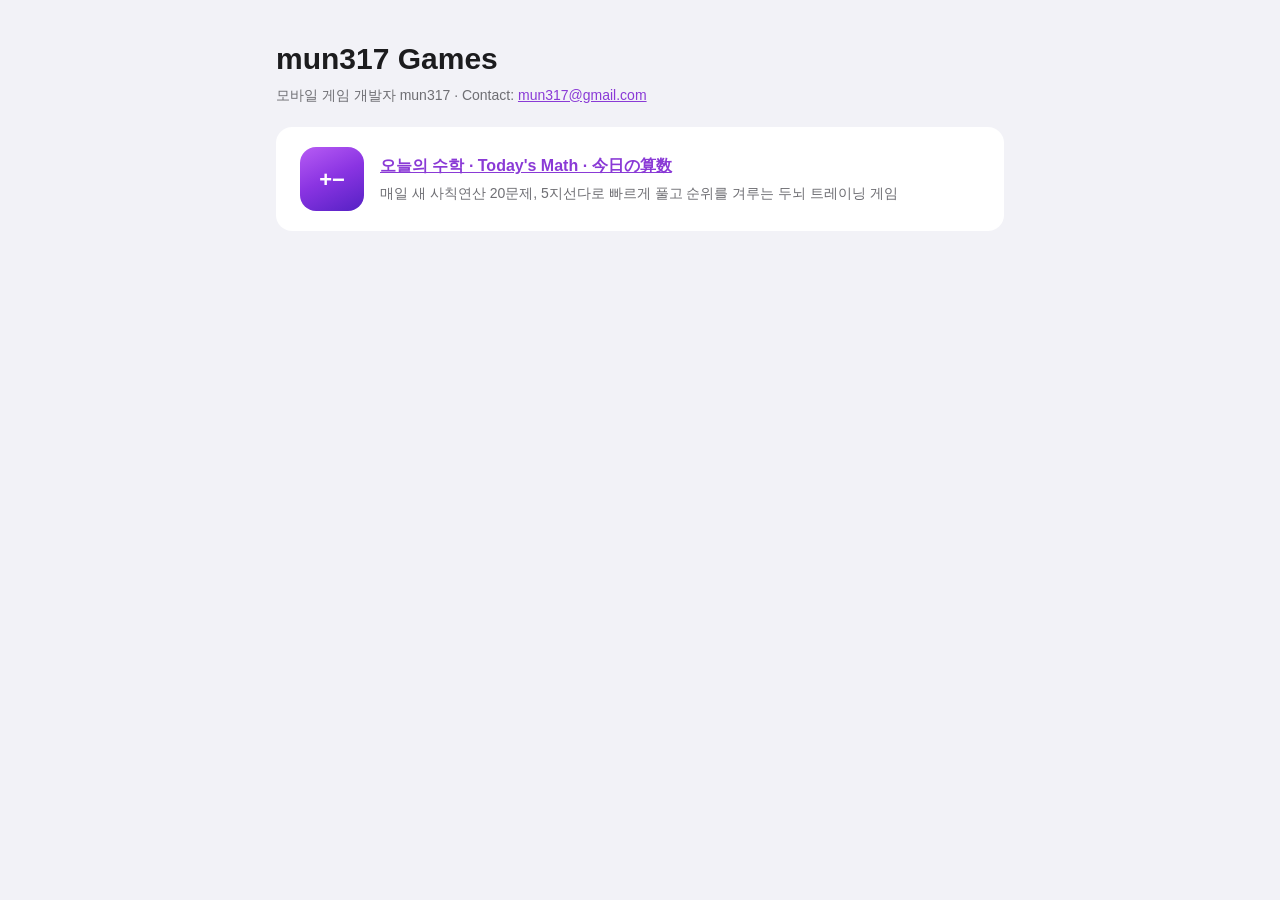
==== index.html @ 4f15ca6d "Add developer site, Today's Math privacy policy, and app-ads.txt Co-Authored-By: Claude Opus 5.5 <no" ====
<!doctype html>
<html lang="ko">
<head>
<meta charset="utf-8">
<meta name="viewport" content="width=device-width, initial-scale=1, viewport-fit=cover">
<title>mun317 Games</title>
<link rel="stylesheet" href="/style.css">
</head>
<body>
<main>
  <h1>mun317 Games</h1>
  <p class="meta">모바일 게임 개발자 mun317 · Contact: <a href="mailto:mun317@gmail.com">mun317@gmail.com</a></p>

  <div class="card app">
    <div class="icon">+−</div>
    <div>
      <strong><a href="/todaysmath/">오늘의 수학 · Today's Math · 今日の算数</a></strong><br>
      <span class="meta">매일 새 사칙연산 20문제, 5지선다로 빠르게 풀고 순위를 겨루는 두뇌 트레이닝 게임</span>
    </div>
  </div>
</main>
</body>
</html>
---- style.css ----
:root {
  --bg: #f2f2f7;
  --card: #ffffff;
  --fg: #1c1c1e;
  --muted: #6e6e73;
  --line: #d8d8de;
  --accent: #8a3ad6;
  color-scheme: light;
}
@media (prefers-color-scheme: dark) {
  :root {
    --bg: #000000;
    --card: #1c1c1e;
    --fg: #f2f2f7;
    --muted: #a1a1a6;
    --line: #38383a;
    --accent: #bf5af2;
    color-scheme: dark;
  }
}
* { box-sizing: border-box; }
body {
  margin: 0;
  background: var(--bg);
  color: var(--fg);
  font: 16px/1.7 -apple-system, BlinkMacSystemFont, 'Segoe UI', Roboto, 'Apple SD Gothic Neo', 'Noto Sans KR', 'Hiragino Sans', 'Noto Sans JP', sans-serif;
}
main {
  max-width: 760px;
  margin: 0 auto;
  padding: 40px max(16px, env(safe-area-inset-left)) 64px;
}
a { color: var(--accent); }
h1 { font-size: 30px; line-height: 1.25; margin: 0 0 6px; text-wrap: balance; }
h2 { font-size: 20px; margin: 36px 0 8px; }
h3 { font-size: 16px; margin: 20px 0 4px; }
.meta { color: var(--muted); font-size: 14px; margin: 0 0 20px; }
.langs { display: flex; gap: 8px; flex-wrap: wrap; margin: 0 0 28px; }
.langs a {
  padding: 4px 14px;
  border-radius: 999px;
  background: var(--card);
  text-decoration: none;
  font-size: 14px;
  font-weight: 600;
}
section.lang { background: var(--card); border-radius: 16px; padding: 8px 24px 24px; margin-bottom: 28px; }
table { width: 100%; border-collapse: collapse; font-size: 14px; margin: 8px 0; }
th, td { text-align: left; vertical-align: top; padding: 8px 6px; border-bottom: 1px solid var(--line); }
th { color: var(--muted); font-weight: 600; }
.table-wrap { overflow-x: auto; }
.card { background: var(--card); border-radius: 16px; padding: 20px 24px; margin: 16px 0; }
.app { display: flex; gap: 16px; align-items: center; }
.icon {
  flex: none; width: 64px; height: 64px; border-radius: 16px;
  display: grid; place-items: center; color: #fff; font-weight: 800; font-size: 22px;
  background: linear-gradient(155deg, #b75cf4, #8a34e2 48%, #5521c4);
}
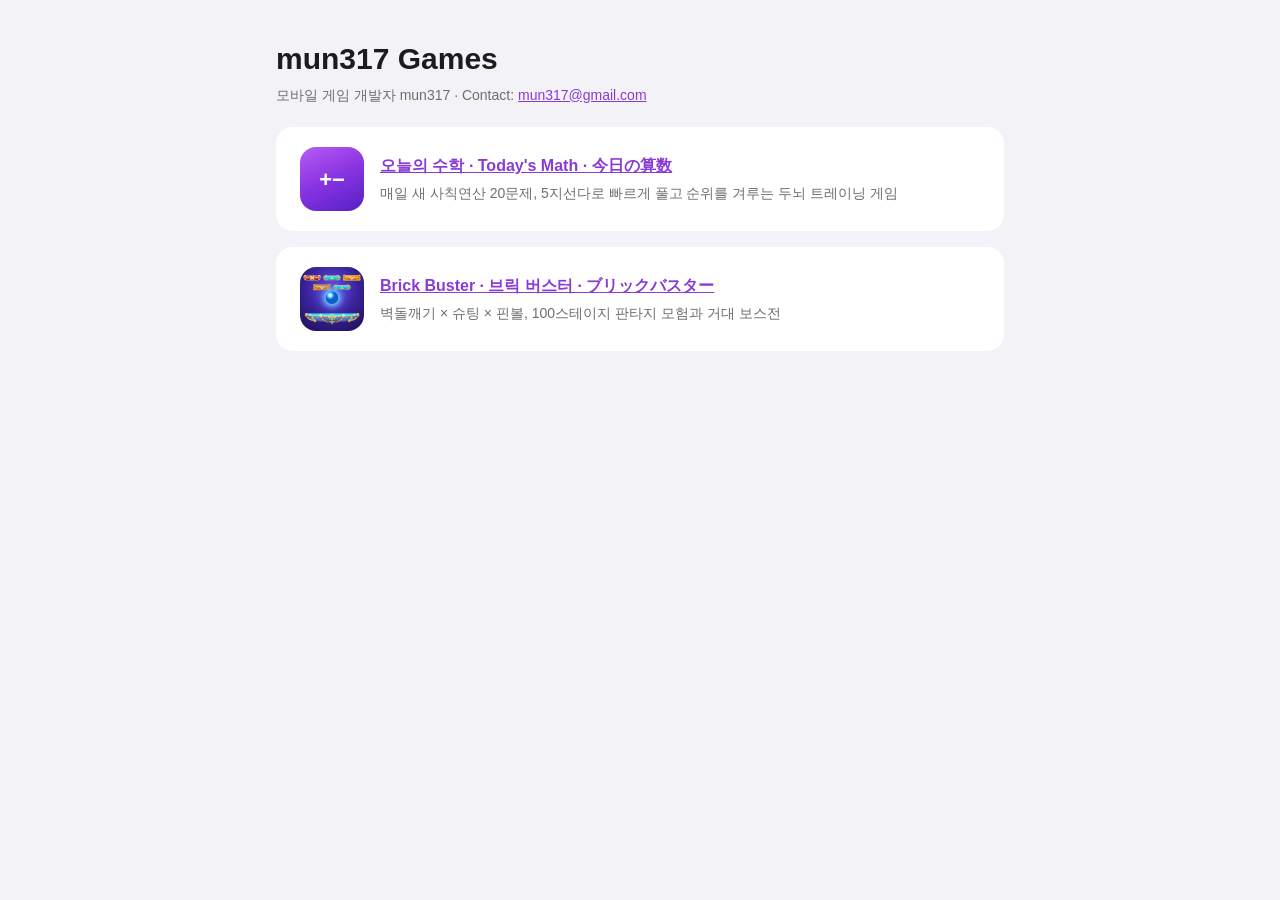
==== commit 8d1e48b8: "Add Brick Buster page and privacy policy - /brickbuster/: intro (ko/en/ja), icon, feature graphic, s" ====
--- a/index.html
+++ b/index.html
@@ -18,6 +18,14 @@
       <span class="meta">매일 새 사칙연산 20문제, 5지선다로 빠르게 풀고 순위를 겨루는 두뇌 트레이닝 게임</span>
     </div>
   </div>
+
+  <div class="card app">
+    <img class="icon" src="/brickbuster/icon.png" alt="">
+    <div>
+      <strong><a href="/brickbuster/">Brick Buster · 브릭 버스터 · ブリックバスター</a></strong><br>
+      <span class="meta">벽돌깨기 × 슈팅 × 핀볼, 100스테이지 판타지 모험과 거대 보스전</span>
+    </div>
+  </div>
 </main>
 </body>
 </html>
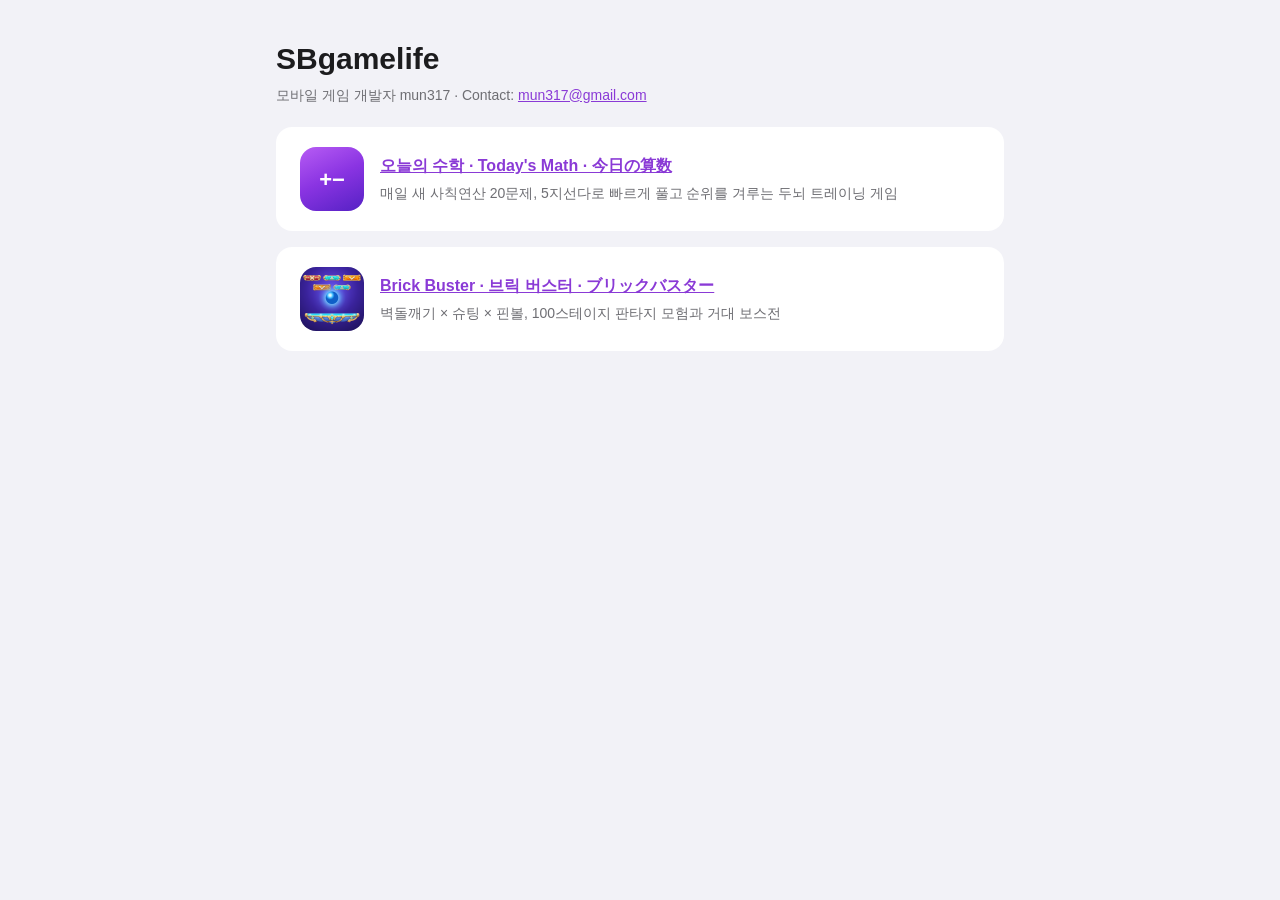
==== commit 02d05677: "Today's Math privacy policy: developer name SBgamelife Co-Authored-By: Claude Opus 5.5 <noreply@anth" ====
--- a/index.html
+++ b/index.html
@@ -3,12 +3,12 @@
 <head>
 <meta charset="utf-8">
 <meta name="viewport" content="width=device-width, initial-scale=1, viewport-fit=cover">
-<title>mun317 Games</title>
+<title>SBgamelife</title>
 <link rel="stylesheet" href="/style.css">
 </head>
 <body>
 <main>
-  <h1>mun317 Games</h1>
+  <h1>SBgamelife</h1>
   <p class="meta">모바일 게임 개발자 mun317 · Contact: <a href="mailto:mun317@gmail.com">mun317@gmail.com</a></p>
 
   <div class="card app">
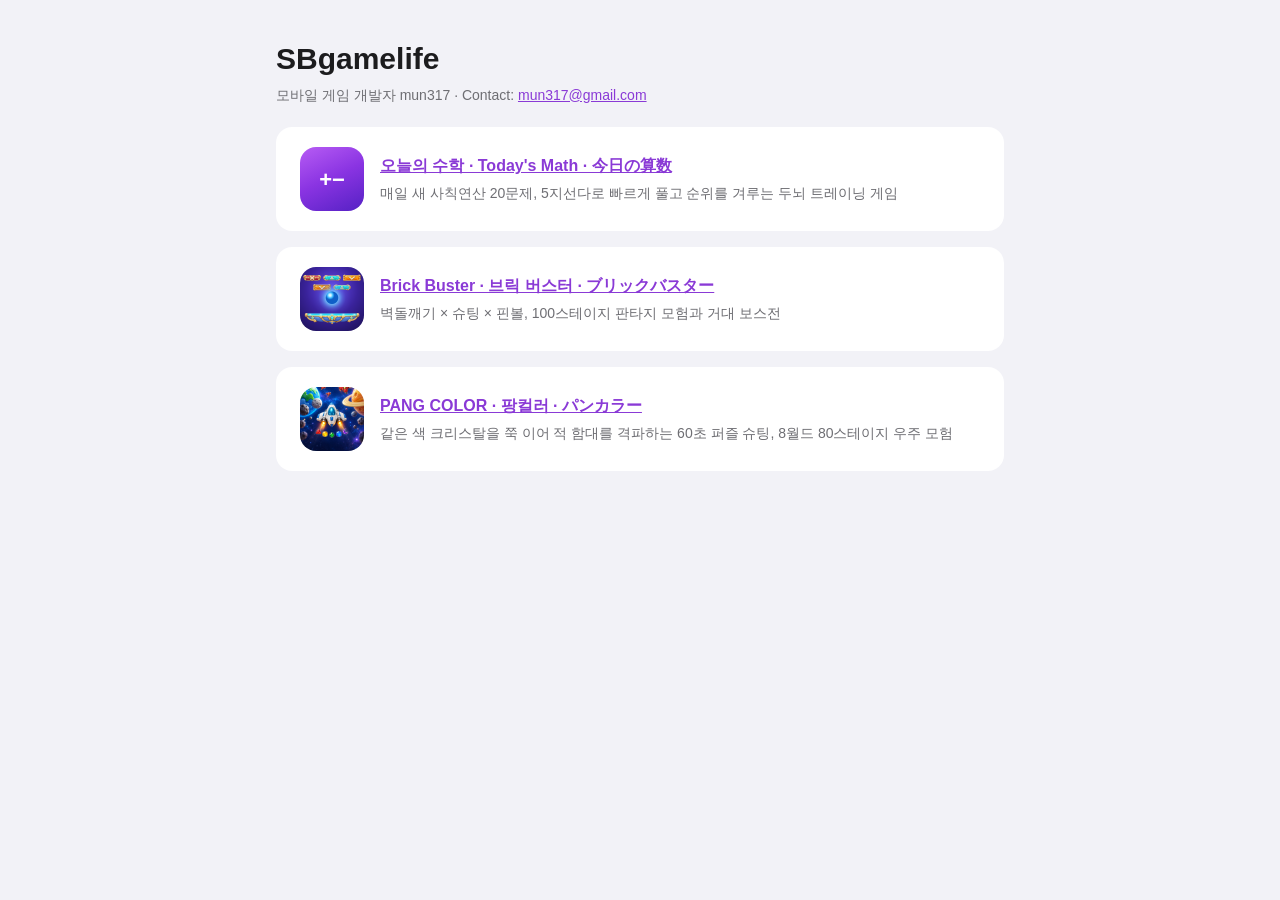
==== commit c2058cbd: "PANG COLOR 소개 페이지·개인정보처리방침(ko/en/ja)·홈 카드 추가 Co-Authored-By: Claude Opus 5.5 <noreply@anthropic.com>" ====
--- a/index.html
+++ b/index.html
@@ -26,6 +26,13 @@
       <span class="meta">벽돌깨기 × 슈팅 × 핀볼, 100스테이지 판타지 모험과 거대 보스전</span>
     </div>
   </div>
+  <div class="card app">
+    <img class="icon" src="/pangcolor/icon.png" alt="">
+    <div>
+      <strong><a href="/pangcolor/">PANG COLOR · 팡컬러 · パンカラー</a></strong><br>
+      <span class="meta">같은 색 크리스탈을 쭉 이어 적 함대를 격파하는 60초 퍼즐 슈팅, 8월드 80스테이지 우주 모험</span>
+    </div>
+  </div>
 </main>
 </body>
 </html>
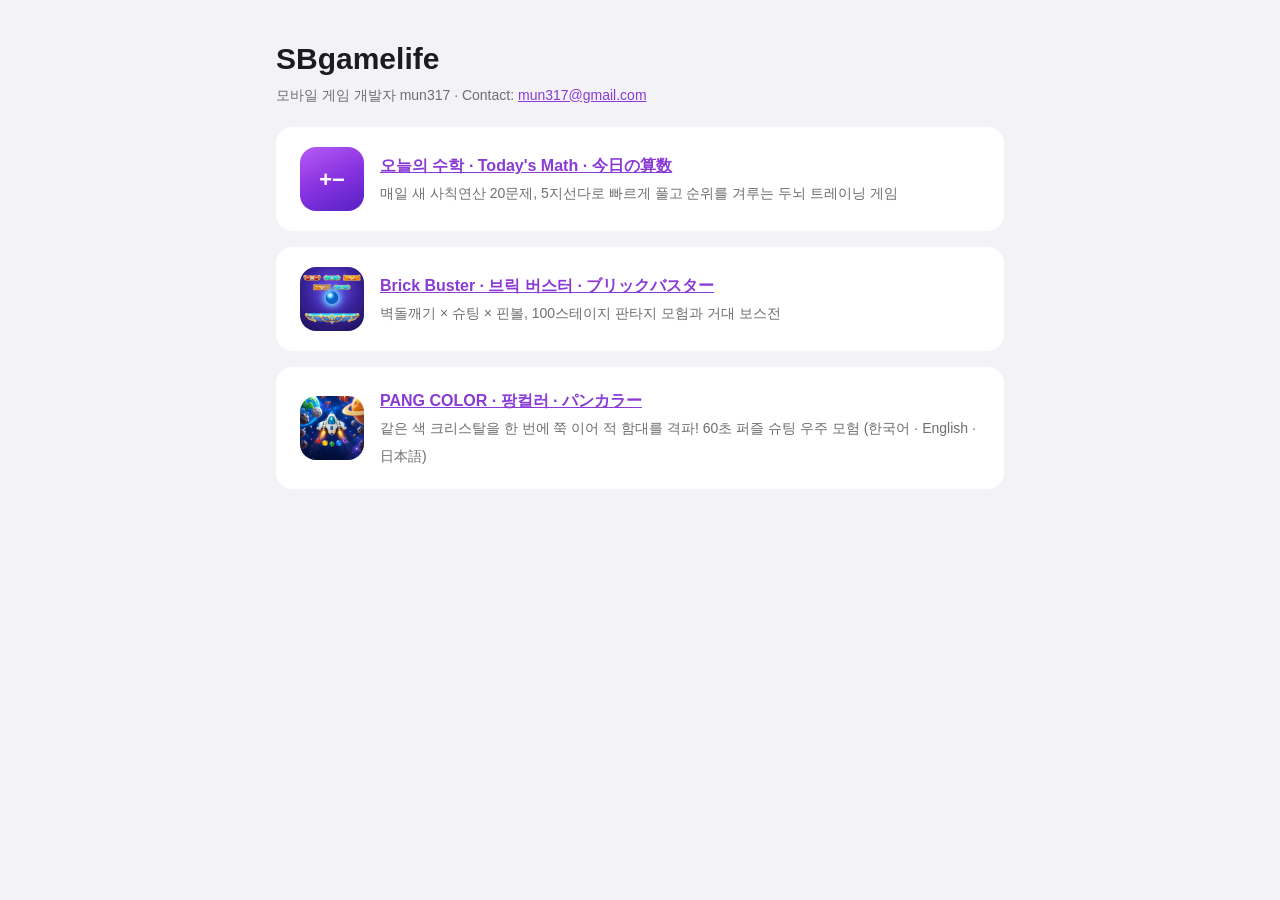
==== commit 57fdf82d: "PANG COLOR 소개 페이지: 스토어 등록 문구(ko/en/ja)와 언어별 스크린샷 6장으로 갱신 Co-Authored-By: Claude Opus 5.5 <noreply@an" ====
--- a/index.html
+++ b/index.html
@@ -30,7 +30,7 @@
     <img class="icon" src="/pangcolor/icon.png" alt="">
     <div>
       <strong><a href="/pangcolor/">PANG COLOR · 팡컬러 · パンカラー</a></strong><br>
-      <span class="meta">같은 색 크리스탈을 쭉 이어 적 함대를 격파하는 60초 퍼즐 슈팅, 8월드 80스테이지 우주 모험</span>
+      <span class="meta">같은 색 크리스탈을 한 번에 쭉 이어 적 함대를 격파! 60초 퍼즐 슈팅 우주 모험 (한국어 · English · 日本語)</span>
     </div>
   </div>
 </main>
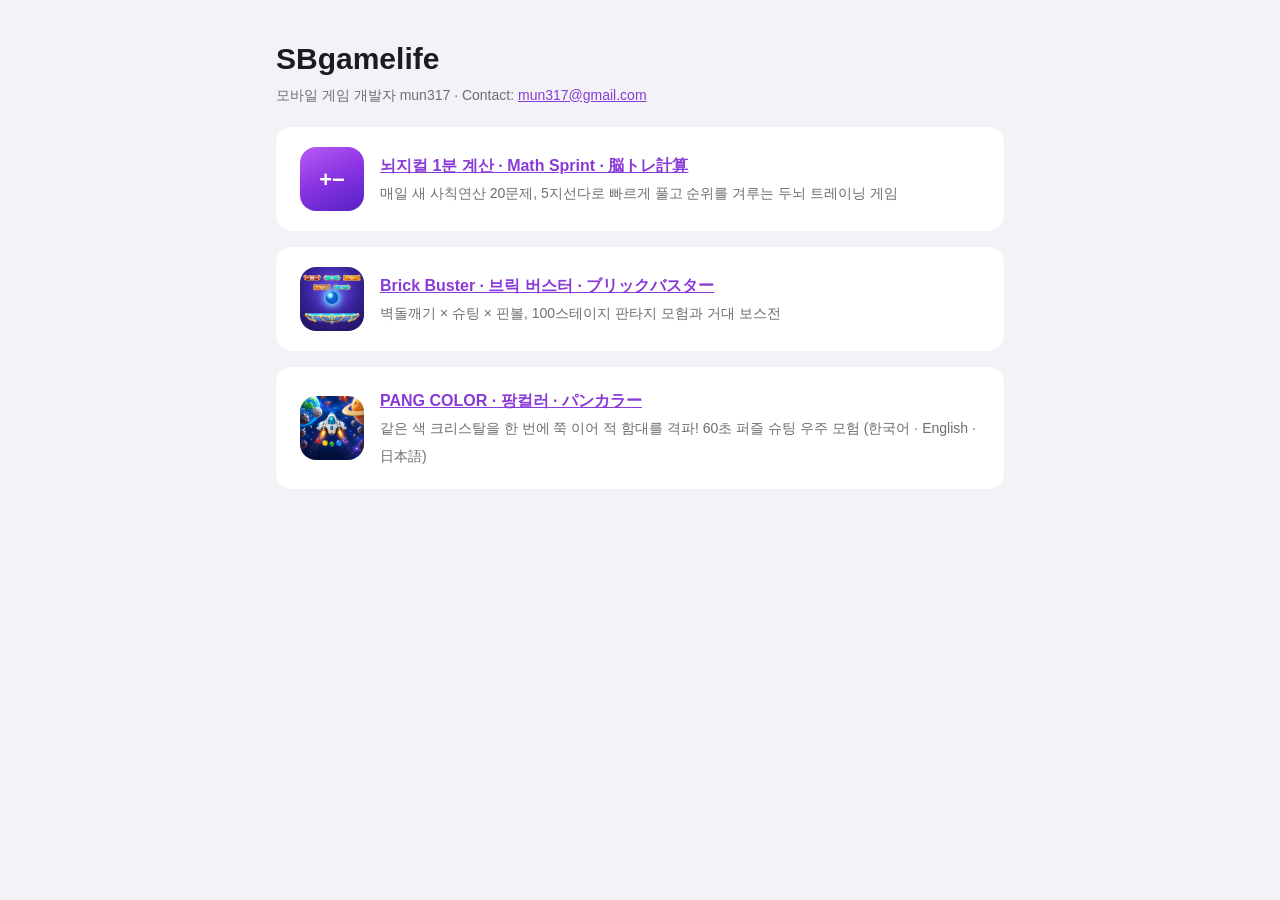
==== commit 4d85fa6b: "뇌지컬 1분 계산 (구 오늘의 수학): new name, web version for friend challenges, privacy update - /todaysmath/play" ====
--- a/index.html
+++ b/index.html
@@ -14,7 +14,7 @@
   <div class="card app">
     <div class="icon">+−</div>
     <div>
-      <strong><a href="/todaysmath/">오늘의 수학 · Today's Math · 今日の算数</a></strong><br>
+      <strong><a href="/todaysmath/">뇌지컬 1분 계산 · Math Sprint · 脳トレ計算</a></strong><br>
       <span class="meta">매일 새 사칙연산 20문제, 5지선다로 빠르게 풀고 순위를 겨루는 두뇌 트레이닝 게임</span>
     </div>
   </div>
